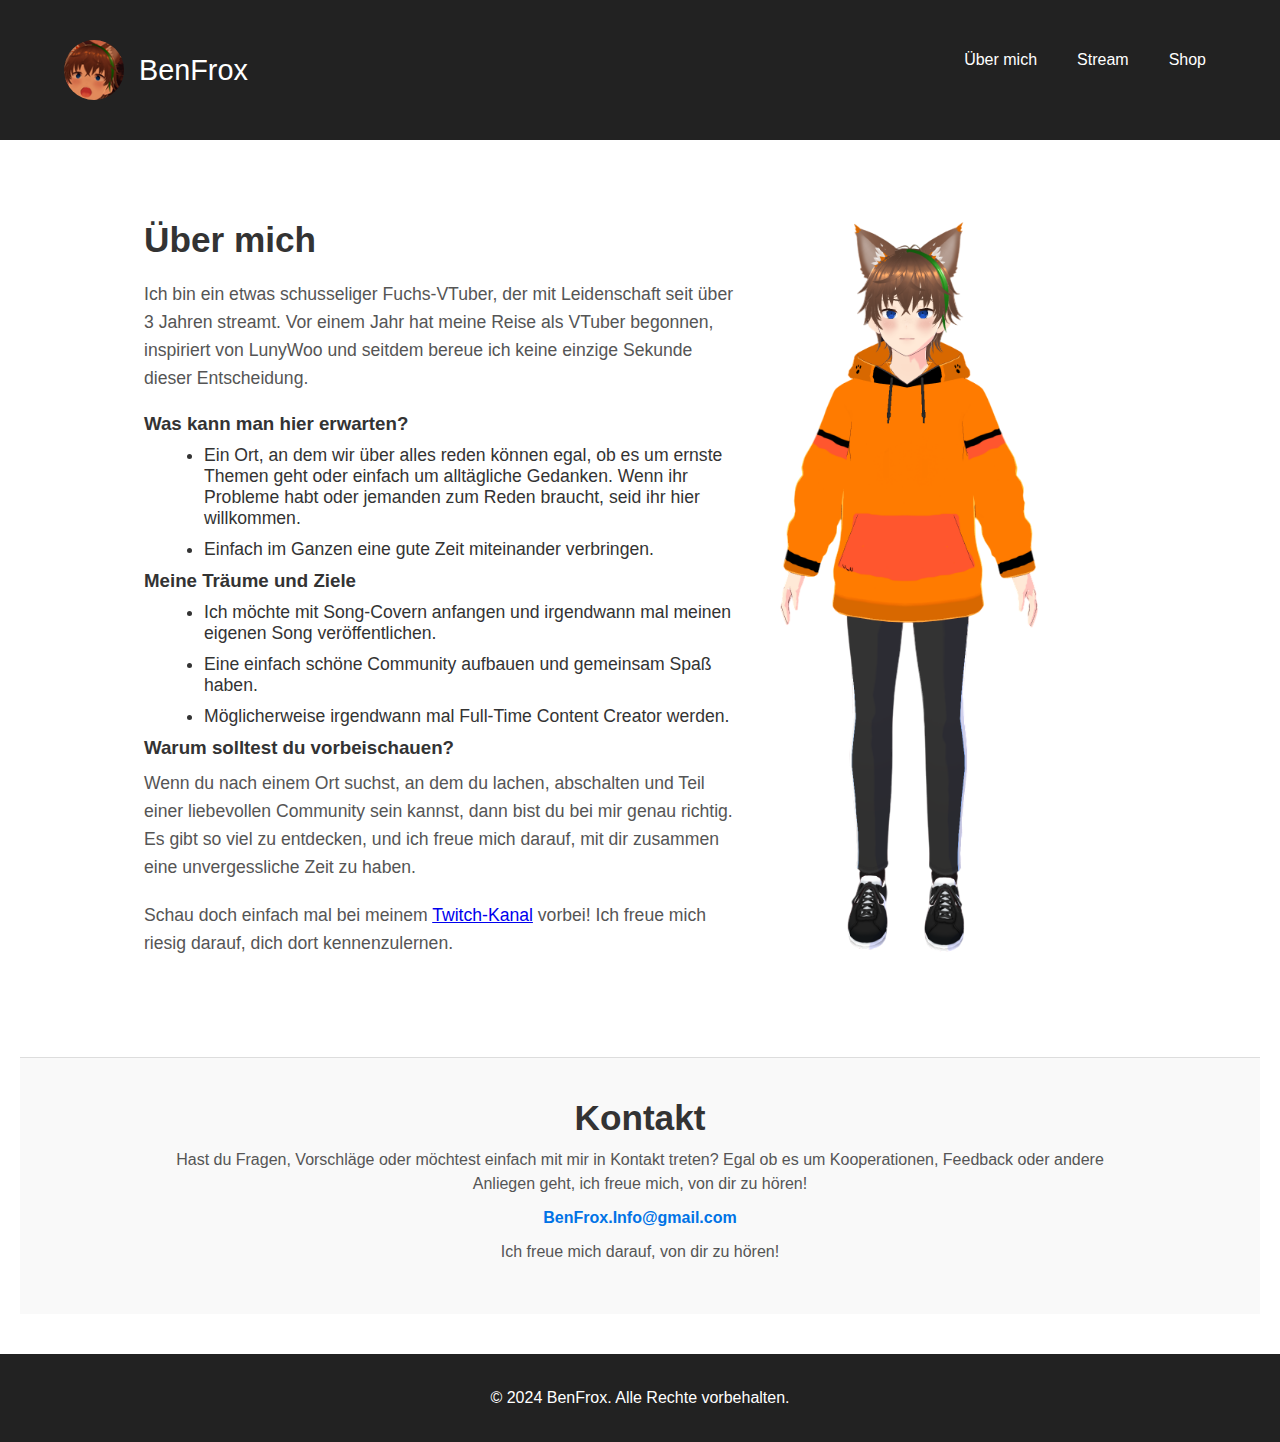
==== index.html @ 38b83e30 "BenFrox InternetSeite" ====
<!DOCTYPE html>
<html lang="de">
<head>
    <meta charset="UTF-8">
    <meta name="viewport" content="width=device-width, initial-scale=1.0">
    <title>Benfrox - Über mich</title>
    <link rel="stylesheet" href="styles.css">
</head>
<body>
    <div class="wrapper">
        <header>
            <div class="container">
                <div class="header-left">
                    <img src="Profilbild.png" alt="Profilbild von BenFrox" class="profile-pic">
                    <h1><a href="https://twitch.tv/Benfrox" target="_blank" class="name-link">BenFrox</a></h1>
                </div>
                <nav>
                    <ul>
                        <li><a href="index.html">Über mich</a></li>
                        <li><a href="stream.html">Stream</a></li>
                        <li><a href="shop.html">Shop</a></li>
                    </ul>
                </nav>
            </div>
        </header>

        <main>
            <section class="section">
                <div class="container flex-container">
                    <div class="text-content">
                        <h2>Über mich</h2>
                        <p>Ich bin ein etwas schusseliger Fuchs-VTuber, der mit Leidenschaft seit über 3 Jahren streamt. Vor einem Jahr hat meine Reise als VTuber begonnen, inspiriert von LunyWoo und seitdem bereue ich keine einzige Sekunde dieser Entscheidung.</p>
                        
                        <h3>Was kann man hier erwarten?</h3>
                        <ul>
                            <li>Ein Ort, an dem wir über alles reden können egal, ob es um ernste Themen geht oder einfach um alltägliche Gedanken. Wenn ihr Probleme habt oder jemanden zum Reden braucht, seid ihr hier willkommen.</li>
                            <li>Einfach im Ganzen eine gute Zeit miteinander verbringen.</li>
                        </ul>
                        
                        <h3>Meine Träume und Ziele</h3>
                        <ul>
                            <li>Ich möchte mit Song-Covern anfangen und irgendwann mal meinen eigenen Song veröffentlichen.</li>
                            <li>Eine einfach schöne Community aufbauen und gemeinsam Spaß haben.</li>
                            <li>Möglicherweise irgendwann mal Full-Time Content Creator werden.</li>
                        </ul>
                        
                        <h3>Warum solltest du vorbeischauen?</h3>
                        <p>Wenn du nach einem Ort suchst, an dem du lachen, abschalten und Teil einer liebevollen Community sein kannst, dann bist du bei mir genau richtig. Es gibt so viel zu entdecken, und ich freue mich darauf, mit dir zusammen eine unvergessliche Zeit zu haben.</p>
                        <p>Schau doch einfach mal bei meinem <a href="https://twitch.tv/Benfrox" target="_blank">Twitch-Kanal</a> vorbei! Ich freue mich riesig darauf, dich dort kennenzulernen.</p>
                    </div>
                    <div class="image-content">
                        <img src="BenFroxModel.png" alt="BenFrox VTuber Model" class="vtuber-model">
                    </div>
                </div>
            </section>

            <section class="contact">
                <div class="container">
                    <h2>Kontakt</h2>
                    <p>Hast du Fragen, Vorschläge oder möchtest einfach mit mir in Kontakt treten? Egal ob es um Kooperationen, Feedback oder andere Anliegen geht, ich freue mich, von dir zu hören!</p>
                    <p><a href="mailto:BenFrox.Info@gmail.com" class="email-link">BenFrox.Info@gmail.com</a></p>
                    <p>Ich freue mich darauf, von dir zu hören!</p>
                </div>
            </section>
        </main>


        <footer>
            <div class="container">
                <p>&copy; 2024 BenFrox. Alle Rechte vorbehalten.</p>
            </div>
        </footer>
    </div>
</body>
</html>
---- styles.css ----
body {
    font-family: 'Arial', sans-serif;
    margin: 0;
    padding: 0;
    background-color: #f4f4f4;
    color: #333;
}

.wrapper {
    display: flex;
    flex-direction: column;
    min-height: 100vh;
}

header {
    background-color: #222;
    color: white;
    padding: 20px 0;
}

header .container {
    display: flex;
    justify-content: space-between;
    align-items: center;
    width: 90%;
    margin: 0 auto;
}

header .header-left {
    display: flex;
    align-items: center;
}

header .profile-pic {
    width: 60px;
    height: 60px;
    border-radius: 50%;
    margin-right: 15px;
}

header h1 {
    font-size: 1.8rem;
    margin: 0;
}

.name-link {
    text-decoration: none;
    color: white; 
    font-weight: normal;
    font-size: 1.8rem;
}

.name-link:hover {
    color: #ccc; 
}

nav ul {
    list-style-type: none;
    display: flex;
    gap: 20px;
}

nav a {
    text-decoration: none;
    color: white;
    font-size: 1rem;
    padding: 5px 10px;
    border-radius: 5px;
    transition: background-color 0.3s;
}

nav a:hover {
    background-color: #444;
}

main {
    padding: 40px 20px;
    flex-grow: 1;
    background-color: #fff;
}

section h2 {
    font-size: 2.2rem;
    margin-bottom: 20px;
    color: #333;
}

section p {
    font-size: 1.1rem;
    line-height: 1.6;
    margin-bottom: 20px;
    color: #555;
}

section ul {
    list-style-type: disc;
    margin-left: 20px;
    font-size: 1.1rem;
}

section ul li {
    margin-bottom: 10px;
}

footer {
    background-color: #222;
    color: white;
    padding: 15px;
    text-align: center;
}

footer p {
    margin: 0;
    font-size: 1rem;
}

.container {
    width: 80%;
    margin: 0 auto;
}

@media (max-width: 768px) {
    header .container {
        flex-direction: column;
        align-items: flex-start;
    }

    nav ul {
        flex-direction: column;
        align-items: flex-start;
    }

    section h2 {
        font-size: 1.8rem;
    }

    section p {
        font-size: 1rem;
    }
}

.flex-container {
    display: flex;
    align-items: flex-start;
    gap: 20px; 
}

.text-content {
    flex: 1; 
    max-width: 60%;
}

.image-content {
    flex: 0 0 auto; 
    max-width: 40%;
}

.vtuber-model {
    width: 100%; 
    max-width: 300px; 
    height: auto; 
}

.profile-pic {
    width: 50px;
    height: 50px;
    border-radius: 50%;
}

.container {
    max-width: 1200px;
    margin: 0 auto;
    padding: 20px;
}

.section {
    padding: 20px 0;
}

h1, h2, h3, p, ul, li {
    margin: 0 0 10px 0;
}
.contact {
    margin-top: 40px;
    padding: 20px 0;
    background-color: #f9f9f9; 
    border-top: 1px solid #ddd;
    text-align: center; 
}

.contact h2 {
    margin-bottom: 10px;
    color: #333;
}

.contact p {
    margin-bottom: 10px;
    font-size: 16px;
    line-height: 1.5;
}

.email-link {
    font-weight: bold;
    color: #0073e6; 
    text-decoration: none;
}

.email-link:hover {
    text-decoration: underline; 
}



.wrapper {
    font-family: Arial, sans-serif;
    margin: 0;
    padding: 0;
}

.stream-section {
    margin-top: 20px;
    padding: 20px 0;
    background-color: #f9f9f9;
}

.stream-container {
    display: flex;
    justify-content: space-between;
    gap: 20px;
    flex-wrap: wrap;
}

.stream iframe {
    width: 650px; 
    height: 550px;
}

.chat iframe {
    width: 200px; 
    height: 550px;
}

@media (max-width: 768px) {
    .stream-container {
        flex-direction: column;
        align-items: center;
    }

    .stream iframe,
    .chat iframe {
        width: 90%; 
        height: 300px;
    }
}
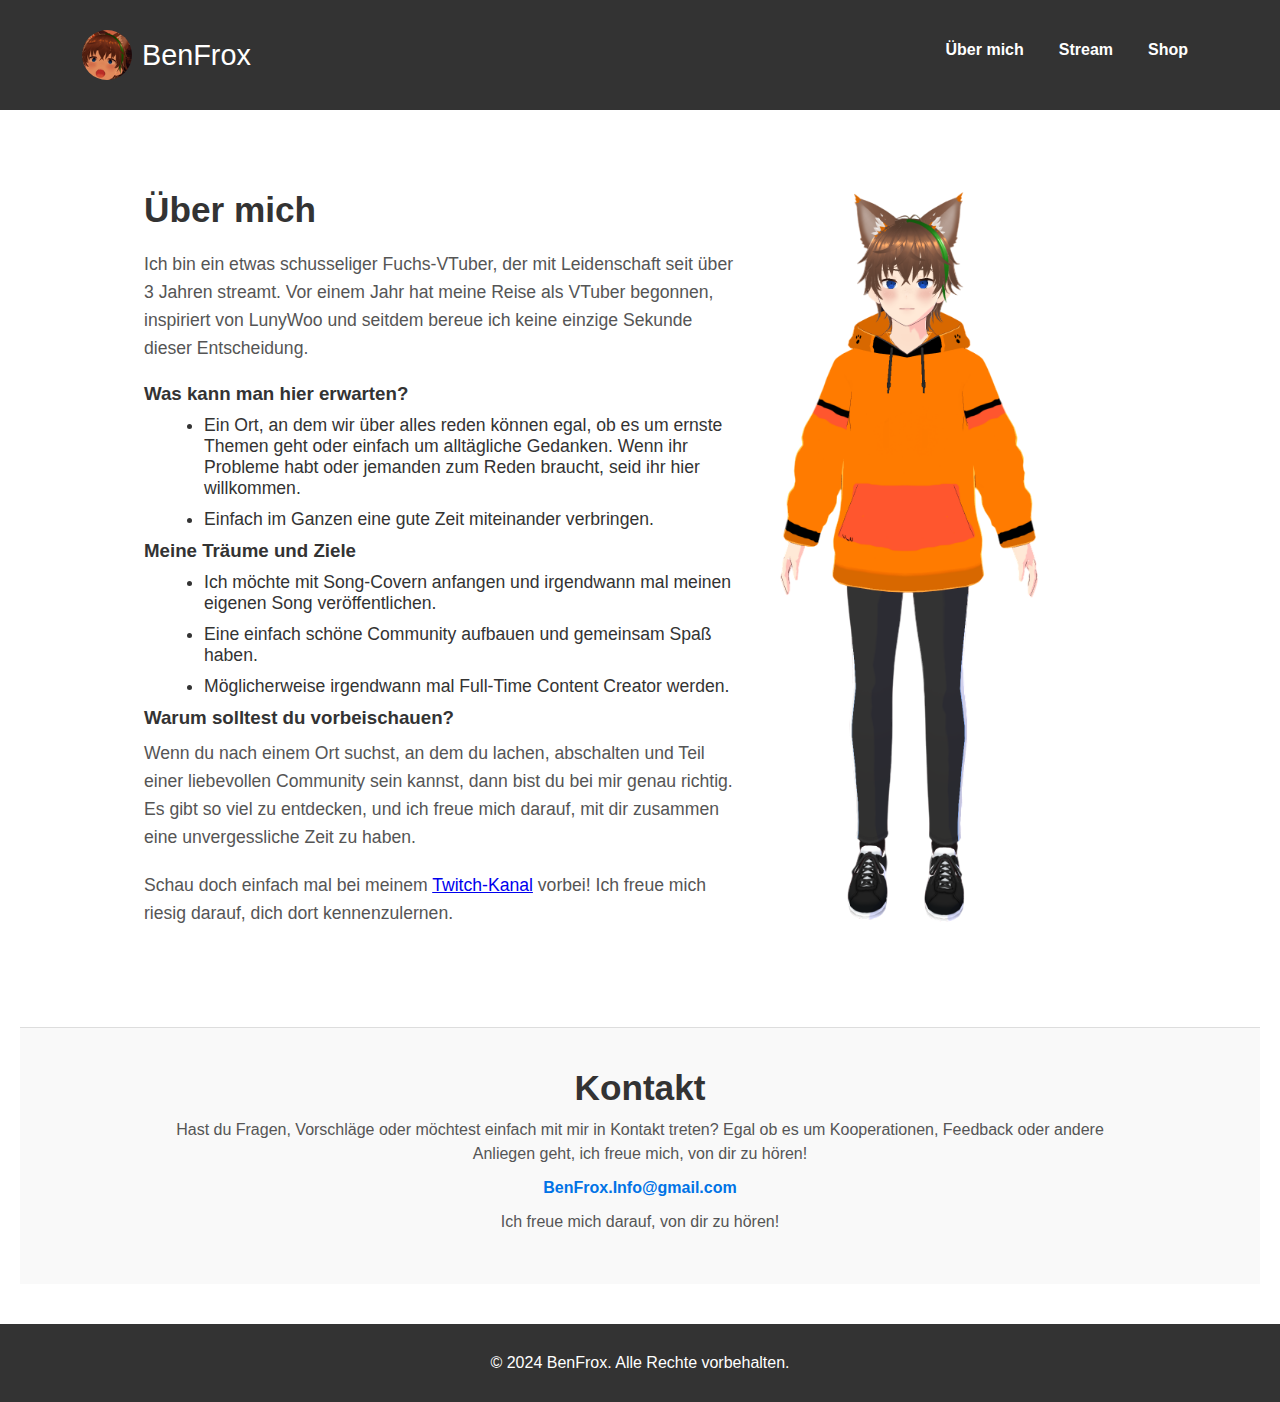
==== commit 4e1ca1ef: "BenFrox InternetSeite Version2" ====
--- a/index.html
+++ b/index.html
@@ -4,6 +4,7 @@
     <meta charset="UTF-8">
     <meta name="viewport" content="width=device-width, initial-scale=1.0">
     <title>Benfrox - Über mich</title>
+    <link rel="icon" type="image/png" href="Profilbild.png">
     <link rel="stylesheet" href="styles.css">
 </head>
 <body>
--- a/styles.css
+++ b/styles.css
@@ -253,3 +253,128 @@
         height: 300px;
     }
 }
+
+.twitch-player {
+    margin: 0 auto;
+    display: flex;
+    justify-content: center;
+    align-items: center;
+    padding: 20px;
+}
+
+/* Allgemeine Stile */
+body {
+    font-family: Arial, sans-serif;
+    margin: 0;
+    padding: 0;
+    background-color: #f9f9f9;
+    color: #333;
+}
+
+.wrapper {
+    display: flex;
+    flex-direction: column;
+    min-height: 100vh;
+}
+
+header {
+    background-color: #333;
+    color: #fff;
+    padding: 10px 20px;
+}
+
+header .container {
+    display: flex;
+    justify-content: space-between;
+    align-items: center;
+}
+
+header .header-left {
+    display: flex;
+    align-items: center;
+}
+
+header .header-left img {
+    width: 50px;
+    height: 50px;
+    border-radius: 50%;
+    margin-right: 10px;
+}
+
+header h1 a {
+    color: #fff;
+    text-decoration: none;
+}
+
+header nav ul {
+    list-style: none;
+    margin: 0;
+    padding: 0;
+    display: flex;
+    gap: 15px;
+}
+
+header nav ul li a {
+    color: #fff;
+    text-decoration: none;
+    font-weight: bold;
+}
+
+header nav ul li a:hover {
+    text-decoration: underline;
+}
+
+/* Stream- und Social-Media-Container */
+.stream-section {
+    display: flex;
+    justify-content: space-between;
+    gap: 20px;
+    padding: 20px;
+}
+
+.stream-container {
+    flex: 3;
+}
+
+.social-links {
+    flex: 1;
+    background-color: #f4f4f4;
+    padding: 20px;
+    border-radius: 10px;
+    box-shadow: 0 2px 5px rgba(0, 0, 0, 0.1);
+}
+
+.social-links h2 {
+    font-size: 1.5rem;
+    margin-bottom: 15px;
+    text-align: center;
+}
+
+.social-links ul {
+    list-style: none;
+    padding: 0;
+}
+
+.social-links ul li {
+    margin-bottom: 10px;
+    text-align: center;
+}
+
+.social-links ul li a {
+    text-decoration: none;
+    color: #333;
+    font-weight: bold;
+}
+
+.social-links ul li a:hover {
+    color: #0073e6;
+}
+
+/* Footer */
+footer {
+    background-color: #333;
+    color: #fff;
+    text-align: center;
+    padding: 10px;
+}
+
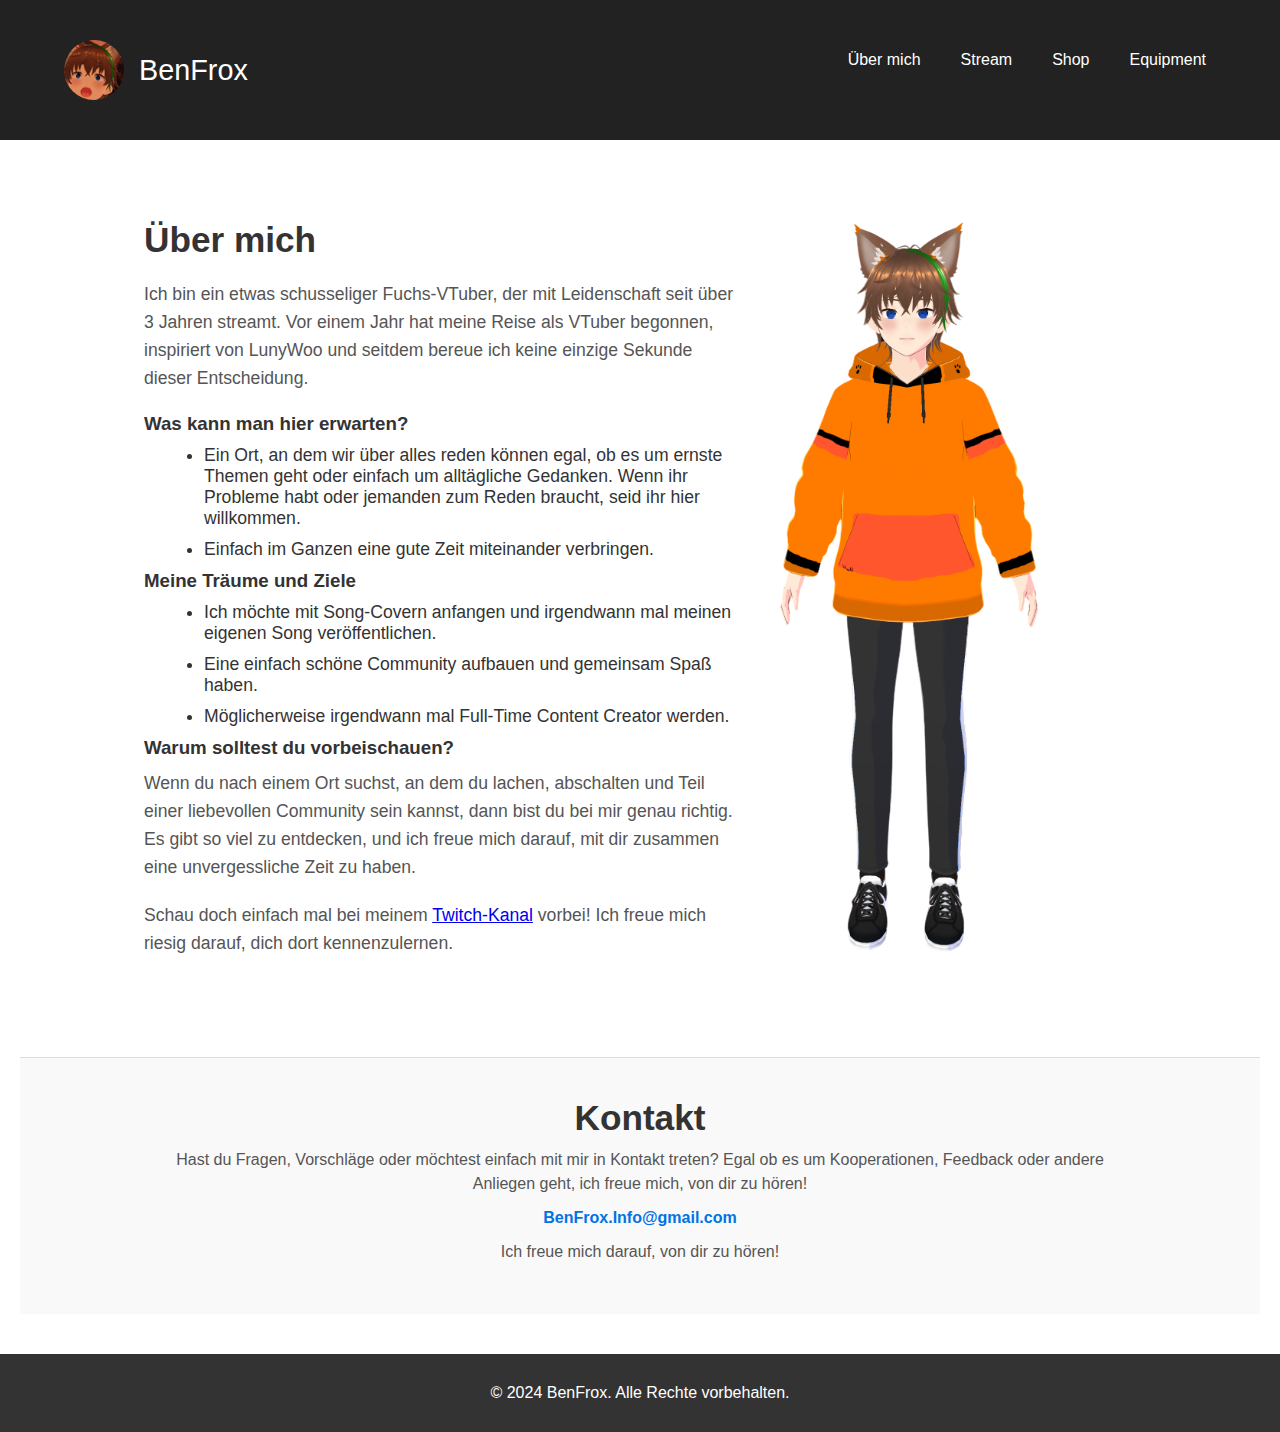
==== commit 8cfbeb40: "BenFrox Internetseite Version5" ====
--- a/index.html
+++ b/index.html
@@ -20,6 +20,7 @@
                         <li><a href="index.html">Über mich</a></li>
                         <li><a href="stream.html">Stream</a></li>
                         <li><a href="shop.html">Shop</a></li>
+                        <li><a href="equipment.html">Equipment</a></li>
                     </ul>
                 </nav>
             </div>
--- a/styles.css
+++ b/styles.css
@@ -236,22 +236,12 @@
     height: 550px;
 }
 
-.chat iframe {
-    width: 200px; 
-    height: 550px;
-}
-
 @media (max-width: 768px) {
     .stream-container {
         flex-direction: column;
         align-items: center;
     }
 
-    .stream iframe,
-    .chat iframe {
-        width: 90%; 
-        height: 300px;
-    }
 }
 
 .twitch-player {
@@ -262,78 +252,23 @@
     padding: 20px;
 }
 
-/* Allgemeine Stile */
-body {
-    font-family: Arial, sans-serif;
-    margin: 0;
-    padding: 0;
-    background-color: #f9f9f9;
-    color: #333;
-}
-
-.wrapper {
-    display: flex;
-    flex-direction: column;
-    min-height: 100vh;
-}
-
-header {
-    background-color: #333;
-    color: #fff;
-    padding: 10px 20px;
-}
-
-header .container {
-    display: flex;
-    justify-content: space-between;
-    align-items: center;
-}
-
-header .header-left {
-    display: flex;
-    align-items: center;
-}
-
-header .header-left img {
-    width: 50px;
-    height: 50px;
-    border-radius: 50%;
-    margin-right: 10px;
-}
-
-header h1 a {
-    color: #fff;
-    text-decoration: none;
-}
-
-header nav ul {
-    list-style: none;
-    margin: 0;
-    padding: 0;
-    display: flex;
-    gap: 15px;
-}
-
-header nav ul li a {
-    color: #fff;
-    text-decoration: none;
-    font-weight: bold;
-}
-
-header nav ul li a:hover {
-    text-decoration: underline;
-}
-
-/* Stream- und Social-Media-Container */
 .stream-section {
     display: flex;
+    flex-direction: row;
     justify-content: space-between;
     gap: 20px;
     padding: 20px;
 }
 
 .stream-container {
-    flex: 3;
+    flex: 5;
+    height: 480px;
+    max-width: 100%;
+}
+
+#SamplePlayerDivID {
+    width: 100%;
+    height: 100%;
 }
 
 .social-links {
@@ -370,7 +305,7 @@
     color: #0073e6;
 }
 
-/* Footer */
+
 footer {
     background-color: #333;
     color: #fff;
@@ -378,3 +313,41 @@
     padding: 10px;
 }
 
+.equipment-section {
+    padding: 20px;
+    background-color: #f9f9f9;
+}
+
+.equipment-section h2 {
+    text-align: center;
+    margin-bottom: 20px;
+    font-size: 2rem;
+    color: #333;
+}
+
+.equipment-section p {
+    text-align: center;
+    font-size: 1.2rem;
+    color: #555;
+    margin-bottom: 30px;
+}
+
+.equipment-section h3 {
+    margin-top: 20px;
+    color: #444;
+}
+
+.equipment-section ul {
+    list-style-type: none;
+    padding: 0;
+}
+
+.equipment-section ul li {
+    margin-bottom: 10px;
+    font-size: 1rem;
+    color: #333;
+}
+
+.equipment-section ul li strong {
+    color: #0073e6;
+}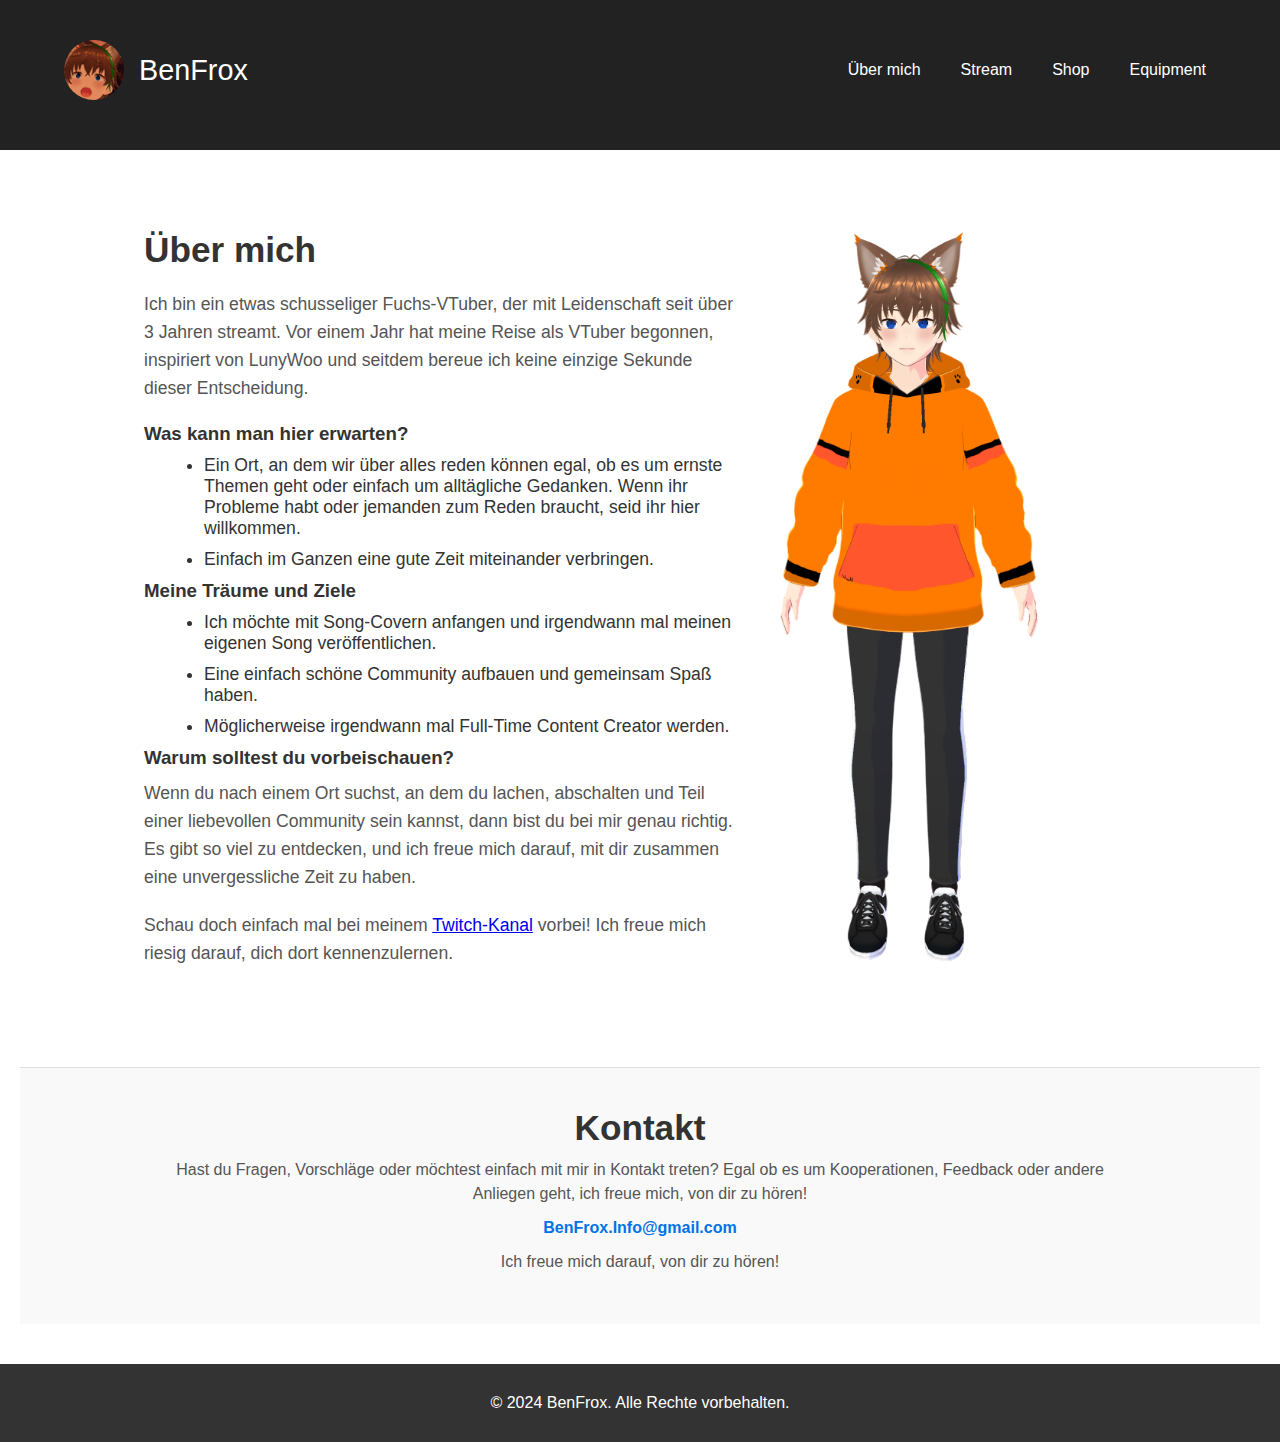
==== commit 793ed9f8: "BenFrox Internetseite Version6" ====
--- a/index.html
+++ b/index.html
@@ -2,7 +2,7 @@
 <html lang="de">
 <head>
     <meta charset="UTF-8">
-    <meta name="viewport" content="width=device-width, initial-scale=1.0">
+    <meta name="viewport" content="width=device-width, initial-scale=1, maximum-scale=1, user-scalable=no">
     <title>Benfrox - Über mich</title>
     <link rel="icon" type="image/png" href="Profilbild.png">
     <link rel="stylesheet" href="styles.css">
--- a/styles.css
+++ b/styles.css
@@ -350,4 +350,409 @@
 
 .equipment-section ul li strong {
     color: #0073e6;
-}+}
+
+
+
+/* Allgemeine Einstellungen */
+body {
+    font-family: 'Arial', sans-serif;
+    margin: 0;
+    padding: 0;
+    background-color: #f4f4f4;
+    color: #333;
+}
+
+.wrapper {
+    display: flex;
+    flex-direction: column;
+    min-height: 100vh;
+}
+
+/* Header */
+header {
+    background-color: #222;
+    color: white;
+    padding: 20px 0;
+}
+
+header .container {
+    display: flex;
+    justify-content: space-between;
+    align-items: center;
+    width: 90%;
+    margin: 0 auto;
+    flex-wrap: wrap; /* Ermöglicht Umbruch bei kleinen Bildschirmen */
+}
+
+header .header-left {
+    display: flex;
+    align-items: center;
+    margin-bottom: 10px;
+}
+
+header .profile-pic {
+    width: 60px;
+    height: 60px;
+    border-radius: 50%;
+    margin-right: 15px;
+}
+
+header h1 {
+    font-size: 1.8rem;
+    margin: 0;
+}
+
+.name-link {
+    text-decoration: none;
+    color: white;
+    font-weight: normal;
+}
+
+.name-link:hover {
+    color: #ccc;
+}
+
+nav ul {
+    list-style-type: none;
+    display: flex;
+    gap: 20px;
+    margin: 0;
+    padding: 0;
+    flex-wrap: wrap; /* Ermöglicht Umbruch bei kleineren Geräten */
+}
+
+nav a {
+    text-decoration: none;
+    color: white;
+    font-size: 1rem;
+    padding: 5px 10px;
+    border-radius: 5px;
+    transition: background-color 0.3s;
+}
+
+nav a:hover {
+    background-color: #444;
+}
+
+/* Hauptinhalt */
+main {
+    padding: 40px 20px;
+    flex-grow: 1;
+    background-color: #fff;
+}
+
+/* Stream und Social Links */
+.stream-container {
+    display: flex;
+    gap: 20px;
+    flex-wrap: wrap; /* Macht es responsiv */
+}
+
+.stream iframe {
+    width: 100%; /* Passt sich an die Containergröße an */
+    max-width: 650px;
+    height: 400px;
+}
+
+.social-links {
+    background-color: #f4f4f4;
+    padding: 20px;
+    border-radius: 10px;
+    box-shadow: 0 2px 5px rgba(0, 0, 0, 0.1);
+    text-align: center;
+}
+
+.social-links h2 {
+    font-size: 1.5rem;
+    margin-bottom: 15px;
+}
+
+.social-links ul {
+    list-style: none;
+    padding: 0;
+    margin: 0;
+}
+
+.social-links ul li {
+    margin-bottom: 10px;
+}
+
+.social-links ul li a {
+    text-decoration: none;
+    color: #333;
+    font-weight: bold;
+}
+
+.social-links ul li a:hover {
+    color: #0073e6;
+}
+
+/* Footer */
+footer {
+    background-color: #333;
+    color: #fff;
+    text-align: center;
+    padding: 10px;
+}
+
+/* Equipment Section */
+.equipment-section {
+    padding: 20px;
+    background-color: #f9f9f9;
+}
+
+.equipment-section h2 {
+    text-align: center;
+    font-size: 2rem;
+    color: #333;
+}
+
+.equipment-section ul {
+    list-style: none;
+    padding: 0;
+    margin: 0 auto;
+    max-width: 600px;
+}
+
+.equipment-section ul li {
+    margin-bottom: 10px;
+    font-size: 1rem;
+}
+
+/* Media Queries */
+@media (max-width: 768px) {
+    header .container {
+        flex-direction: column;
+        align-items: flex-start;
+    }
+
+    nav ul {
+        flex-direction: column;
+        align-items: flex-start;
+    }
+
+    .stream-container {
+        flex-direction: column;
+    }
+
+    .stream iframe {
+        height: 300px;
+    }
+
+    .social-links {
+        margin-top: 20px;
+    }
+
+    .equipment-section ul li {
+        font-size: 0.9rem;
+    }
+}
+
+@media (max-width: 480px) {
+    header .profile-pic {
+        width: 50px;
+        height: 50px;
+    }
+
+    header h1 {
+        font-size: 1.5rem;
+    }
+
+    nav ul {
+        align-items: center;
+    }
+
+    nav a {
+        font-size: 0.9rem;
+        padding: 3px 8px;
+    }
+
+    .equipment-section h2 {
+        font-size: 1.5rem;
+    }
+
+    .equipment-section ul li {
+        font-size: 0.8rem;
+    }
+}
+
+.equipment-section {
+    padding: 20px;
+    background-color: #f9f9f9;
+}
+
+.equipment-section h2 {
+    text-align: center;
+    font-size: 2rem;
+    margin-bottom: 20px;
+    color: #333;
+}
+
+.equipment-section h3 {
+    margin: 20px 0 10px; /* Abstand über und unter den Kategorien */
+    text-align: left; /* Links ausgerichtet */
+    color: #444;
+}
+
+.equipment-section ul {
+    list-style: none;
+    padding: 0;
+    margin: 0 0 20px 20px; /* Abstand links für Einrückung */
+    font-size: 1rem;
+    color: #333;
+}
+
+.equipment-section ul li {
+    margin-bottom: 10px;
+}
+
+.equipment-section ul li strong {
+    color: #0073e6; /* Markiere wichtige Teile */
+}
+
+body {
+    font-family: 'Arial', sans-serif;
+    margin: 0;
+    padding: 0;
+    background-color: #f4f4f4;
+    color: #333;
+}
+
+.wrapper {
+    display: flex;
+    flex-direction: column;
+    min-height: 100vh;
+}
+
+header {
+    background-color: #222;
+    color: white;
+    padding: 20px 0;
+}
+
+header .container {
+    display: flex;
+    justify-content: space-between;
+    align-items: center;
+    width: 90%;
+    margin: 0 auto;
+}
+
+header .header-left {
+    display: flex;
+    align-items: center;
+}
+
+header .profile-pic {
+    width: 60px;
+    height: 60px;
+    border-radius: 50%;
+    margin-right: 15px;
+}
+
+header h1 {
+    font-size: 1.8rem;
+    margin: 0;
+}
+
+nav ul {
+    list-style-type: none;
+    display: flex;
+    gap: 20px;
+}
+
+nav a {
+    text-decoration: none;
+    color: white;
+    font-size: 1rem;
+    padding: 5px 10px;
+    border-radius: 5px;
+    transition: background-color 0.3s;
+}
+
+nav a:hover {
+    background-color: #444;
+}
+
+main {
+    padding: 40px 20px;
+    flex-grow: 1;
+    background-color: #fff;
+}
+
+.section {
+    padding: 20px 0;
+}
+
+.stream-container {
+    display: flex;
+    justify-content: space-between;
+    gap: 20px;
+    flex-wrap: wrap;
+}
+
+.stream iframe {
+    width: 100%; /* Vollständige Breite auf schmalen Geräten */
+    height: 315px; /* Reduzierte Höhe für Mobilgeräte */
+}
+
+.social-links {
+    flex: 1;
+    background-color: #f4f4f4;
+    padding: 20px;
+    border-radius: 10px;
+    box-shadow: 0 2px 5px rgba(0, 0, 0, 0.1);
+}
+
+.social-links h2 {
+    font-size: 1.5rem;
+    margin-bottom: 15px;
+    text-align: center;
+}
+
+.social-links ul {
+    list-style: none;
+    padding: 0;
+}
+
+.social-links ul li {
+    margin-bottom: 10px;
+    text-align: center;
+}
+
+.social-links ul li a {
+    text-decoration: none;
+    color: #333;
+    font-weight: bold;
+}
+
+.social-links ul li a:hover {
+    color: #0073e6;
+}
+
+/* Mobiles Layout */
+@media (max-width: 768px) {
+    header .container {
+        flex-direction: column;
+        align-items: flex-start;
+    }
+
+    nav ul {
+        flex-direction: column;
+        align-items: flex-start;
+    }
+
+    .stream-container {
+        flex-direction: column; /* Untereinander anordnen */
+    }
+
+    .stream iframe {
+        width: 100%; /* Passe Stream an die Bildschirmbreite an */
+        height: 240px; /* Kleinere Höhe */
+    }
+
+    .social-links {
+        margin-top: 20px; /* Abstand unter dem Stream */
+    }
+}
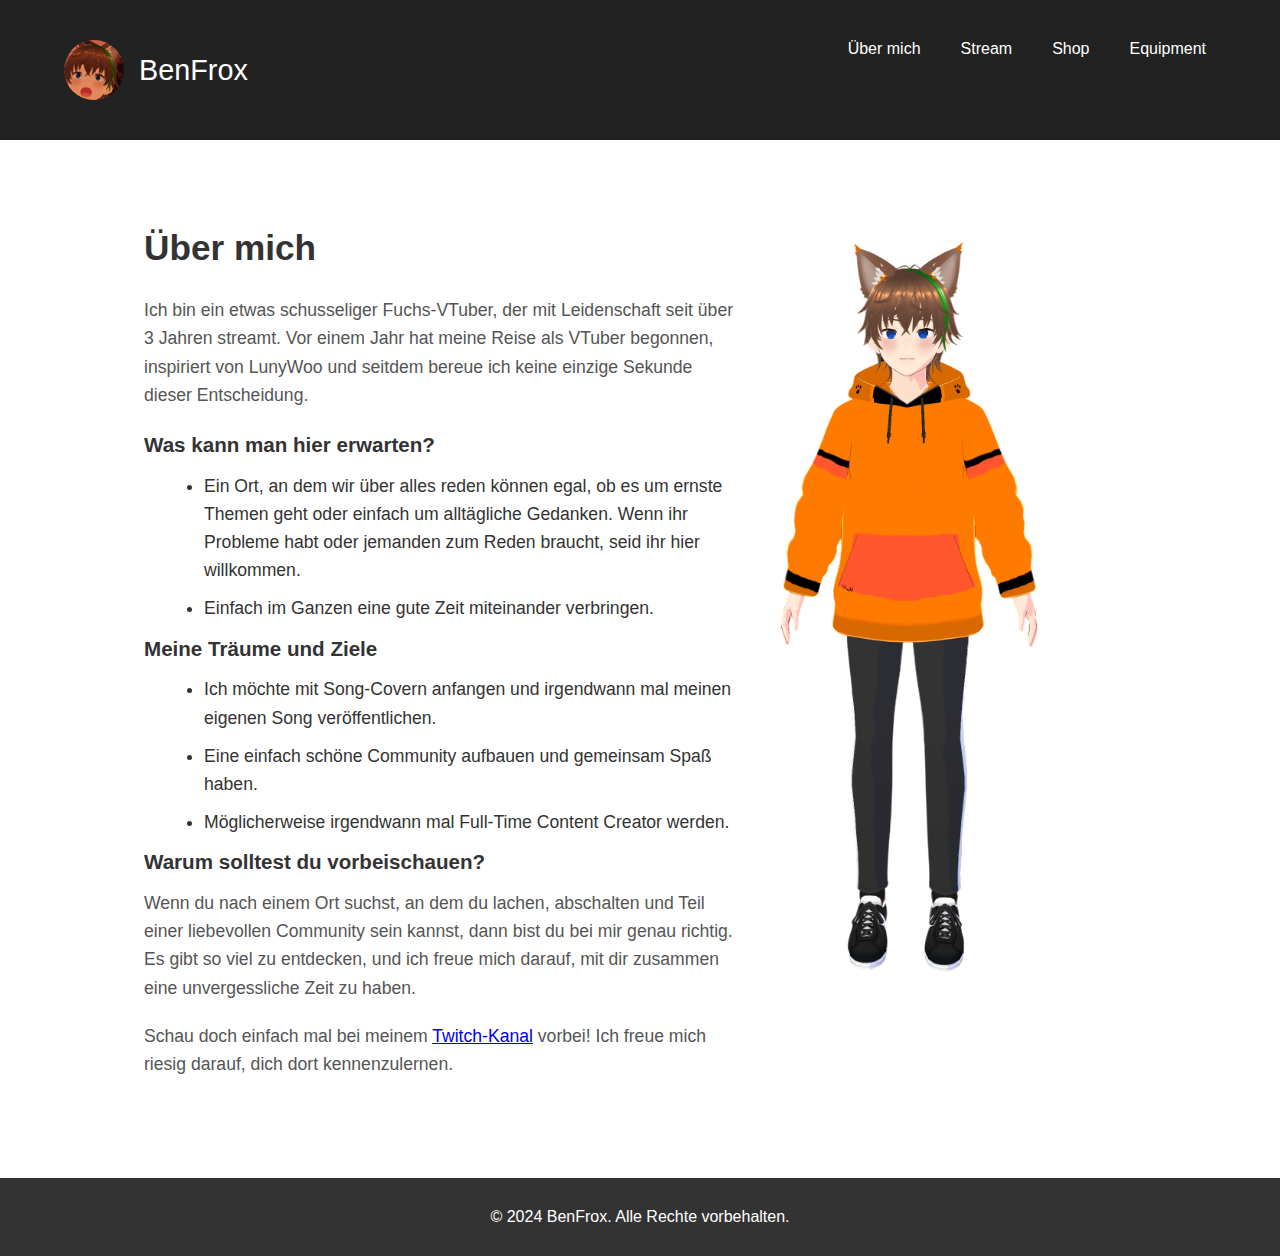
==== commit 94e221aa: "Equipent" ====
--- a/index.html
+++ b/index.html
@@ -55,15 +55,6 @@
                     </div>
                 </div>
             </section>
-
-            <section class="contact">
-                <div class="container">
-                    <h2>Kontakt</h2>
-                    <p>Hast du Fragen, Vorschläge oder möchtest einfach mit mir in Kontakt treten? Egal ob es um Kooperationen, Feedback oder andere Anliegen geht, ich freue mich, von dir zu hören!</p>
-                    <p><a href="mailto:BenFrox.Info@gmail.com" class="email-link">BenFrox.Info@gmail.com</a></p>
-                    <p>Ich freue mich darauf, von dir zu hören!</p>
-                </div>
-            </section>
         </main>
 
 
--- a/styles.css
+++ b/styles.css
@@ -1,4 +1,3 @@
-
 body {
     font-family: 'Arial', sans-serif;
     margin: 0;
@@ -181,6 +180,7 @@
 h1, h2, h3, p, ul, li {
     margin: 0 0 10px 0;
 }
+
 .contact {
     margin-top: 40px;
     padding: 20px 0;
@@ -210,14 +210,6 @@
     text-decoration: underline; 
 }
 
-
-
-.wrapper {
-    font-family: Arial, sans-serif;
-    margin: 0;
-    padding: 0;
-}
-
 .stream-section {
     margin-top: 20px;
     padding: 20px 0;
@@ -241,7 +233,6 @@
         flex-direction: column;
         align-items: center;
     }
-
 }
 
 .twitch-player {
@@ -305,7 +296,6 @@
     color: #0073e6;
 }
 
-
 footer {
     background-color: #333;
     color: #fff;
@@ -352,9 +342,23 @@
     color: #0073e6;
 }
 
-
-
-/* Allgemeine Einstellungen */
+/* Mobiles Layout */
+@media (max-width: 768px) {
+    .stream-section {
+        flex-direction: column; /* Untereinander anordnen */
+    }
+
+    .stream iframe {
+        width: 100%; /* Passe Stream an die Bildschirmbreite an */
+        height: 300px; /* Kleinere Höhe */
+    }
+
+    .social-links {
+        margin-top: 20px; /* Abstand unter dem Stream */
+    }
+}
+
+/* Allgemeine Stile */
 body {
     font-family: 'Arial', sans-serif;
     margin: 0;
@@ -363,396 +367,115 @@
     color: #333;
 }
 
+/* Wrapper für den gesamten Inhalt */
 .wrapper {
     display: flex;
     flex-direction: column;
     min-height: 100vh;
 }
 
-/* Header */
-header {
-    background-color: #222;
-    color: white;
-    padding: 20px 0;
-}
-
+/* Container für Text und Bild auf der "Über mich"-Seite */
+.flex-container {
+    display: flex;
+    align-items: flex-start;
+    gap: 20px;
+    flex-wrap: wrap; /* Erlaubt Umbruch bei kleinerem Bildschirm */
+    padding: 20px;
+}
+
+.text-content {
+    flex: 1; /* Text nimmt den verfügbaren Platz ein */
+    max-width: 60%; /* Begrenzte Breite auf größeren Bildschirmen */
+    font-size: 1.1rem;
+    line-height: 1.6;
+}
+
+.image-content {
+    flex: 0 0 auto;
+    max-width: 40%;
+    text-align: center; /* Zentriere das Bild */
+}
+
+.vtuber-model {
+    width: 100%; /* Bild passt sich der Breite an */
+    max-width: 300px; /* Maximal 300px */
+    height: auto;
+    margin-top: 20px; /* Abstand über dem Bild */
+}
+
+/* Mobiles Layout */
+@media (max-width: 768px) {
+    .flex-container {
+        flex-direction: column; /* Elemente untereinander anordnen */
+        align-items: center; /* Zentriere Inhalte */
+        text-align: center; /* Text zentrieren */
+    }
+
+    .text-content {
+        max-width: 100%; /* Text über die gesamte Breite */
+    }
+
+    .image-content {
+        max-width: 100%; /* Bild passt sich der Bildschirmbreite an */
+    }
+}
+
+/* Styling für den Header auf allen Geräten */
 header .container {
     display: flex;
     justify-content: space-between;
-    align-items: center;
-    width: 90%;
-    margin: 0 auto;
-    flex-wrap: wrap; /* Ermöglicht Umbruch bei kleinen Bildschirmen */
-}
-
-header .header-left {
-    display: flex;
-    align-items: center;
-    margin-bottom: 10px;
-}
-
-header .profile-pic {
-    width: 60px;
-    height: 60px;
-    border-radius: 50%;
-    margin-right: 15px;
-}
-
-header h1 {
-    font-size: 1.8rem;
-    margin: 0;
-}
-
-.name-link {
-    text-decoration: none;
-    color: white;
-    font-weight: normal;
-}
-
-.name-link:hover {
-    color: #ccc;
-}
-
-nav ul {
-    list-style-type: none;
-    display: flex;
-    gap: 20px;
-    margin: 0;
-    padding: 0;
-    flex-wrap: wrap; /* Ermöglicht Umbruch bei kleineren Geräten */
-}
-
-nav a {
-    text-decoration: none;
-    color: white;
-    font-size: 1rem;
-    padding: 5px 10px;
-    border-radius: 5px;
-    transition: background-color 0.3s;
-}
-
-nav a:hover {
-    background-color: #444;
-}
-
-/* Hauptinhalt */
-main {
-    padding: 40px 20px;
-    flex-grow: 1;
-    background-color: #fff;
-}
-
-/* Stream und Social Links */
-.stream-container {
-    display: flex;
-    gap: 20px;
-    flex-wrap: wrap; /* Macht es responsiv */
-}
-
-.stream iframe {
-    width: 100%; /* Passt sich an die Containergröße an */
-    max-width: 650px;
-    height: 400px;
-}
-
-.social-links {
-    background-color: #f4f4f4;
-    padding: 20px;
-    border-radius: 10px;
-    box-shadow: 0 2px 5px rgba(0, 0, 0, 0.1);
-    text-align: center;
-}
-
-.social-links h2 {
-    font-size: 1.5rem;
-    margin-bottom: 15px;
-}
-
-.social-links ul {
-    list-style: none;
-    padding: 0;
-    margin: 0;
-}
-
-.social-links ul li {
-    margin-bottom: 10px;
-}
-
-.social-links ul li a {
-    text-decoration: none;
-    color: #333;
-    font-weight: bold;
-}
-
-.social-links ul li a:hover {
-    color: #0073e6;
-}
-
-/* Footer */
-footer {
-    background-color: #333;
-    color: #fff;
-    text-align: center;
-    padding: 10px;
-}
-
-/* Equipment Section */
-.equipment-section {
-    padding: 20px;
-    background-color: #f9f9f9;
-}
-
-.equipment-section h2 {
-    text-align: center;
-    font-size: 2rem;
-    color: #333;
-}
-
-.equipment-section ul {
-    list-style: none;
-    padding: 0;
-    margin: 0 auto;
-    max-width: 600px;
-}
-
-.equipment-section ul li {
-    margin-bottom: 10px;
-    font-size: 1rem;
-}
-
-/* Media Queries */
+    align-items: flex-start; /* Ausrichtung oben */
+}
+
+/* Styling für die Mobilansicht */
 @media (max-width: 768px) {
     header .container {
-        flex-direction: column;
-        align-items: flex-start;
+        flex-direction: column; /* Elemente untereinander anordnen */
+        align-items: flex-start; /* Linksbündig */
+    }
+
+    header .header-left {
+        display: flex;
+        flex-direction: row; /* Name und Bild nebeneinander */
+        align-items: center; /* Vertikale Zentrierung */
+        width: 100%; /* Maximale Breite nutzen */
+    }
+
+    header .profile-pic {
+        width: 50px; /* Kleinere Größe für Mobilgeräte */
+        height: 50px;
+        margin-right: 10px;
+    }
+
+    header h1 {
+        font-size: 1.2rem; /* Verkleinere den Namen */
+        margin-right: auto; /* Nimmt Platz bis zur Navigation */
     }
 
     nav ul {
-        flex-direction: column;
-        align-items: flex-start;
-    }
-
-    .stream-container {
-        flex-direction: column;
-    }
-
-    .stream iframe {
-        height: 300px;
-    }
-
-    .social-links {
-        margin-top: 20px;
-    }
-
-    .equipment-section ul li {
-        font-size: 0.9rem;
-    }
-}
-
-@media (max-width: 480px) {
-    header .profile-pic {
-        width: 50px;
-        height: 50px;
-    }
-
-    header h1 {
-        font-size: 1.5rem;
-    }
-
-    nav ul {
-        align-items: center;
+        display: flex;
+        flex-direction: column; /* Navigation untereinander */
+        width: 100%; /* Nutze die gesamte Breite */
+        margin-top: 10px; /* Abstand zum Namen */
+    }
+
+    nav ul li {
+        list-style: none;
+        margin-bottom: 5px; /* Abstand zwischen Links */
     }
 
     nav a {
-        font-size: 0.9rem;
-        padding: 3px 8px;
-    }
-
-    .equipment-section h2 {
-        font-size: 1.5rem;
-    }
-
-    .equipment-section ul li {
-        font-size: 0.8rem;
-    }
-}
-
-.equipment-section {
-    padding: 20px;
-    background-color: #f9f9f9;
-}
-
-.equipment-section h2 {
-    text-align: center;
-    font-size: 2rem;
-    margin-bottom: 20px;
-    color: #333;
-}
-
-.equipment-section h3 {
-    margin: 20px 0 10px; /* Abstand über und unter den Kategorien */
-    text-align: left; /* Links ausgerichtet */
-    color: #444;
-}
-
-.equipment-section ul {
-    list-style: none;
-    padding: 0;
-    margin: 0 0 20px 20px; /* Abstand links für Einrückung */
-    font-size: 1rem;
-    color: #333;
-}
-
-.equipment-section ul li {
-    margin-bottom: 10px;
-}
-
-.equipment-section ul li strong {
-    color: #0073e6; /* Markiere wichtige Teile */
-}
-
-body {
-    font-family: 'Arial', sans-serif;
-    margin: 0;
-    padding: 0;
-    background-color: #f4f4f4;
-    color: #333;
-}
-
-.wrapper {
-    display: flex;
-    flex-direction: column;
-    min-height: 100vh;
-}
-
-header {
-    background-color: #222;
-    color: white;
-    padding: 20px 0;
-}
-
-header .container {
-    display: flex;
-    justify-content: space-between;
-    align-items: center;
-    width: 90%;
-    margin: 0 auto;
-}
-
-header .header-left {
-    display: flex;
-    align-items: center;
-}
-
-header .profile-pic {
-    width: 60px;
-    height: 60px;
-    border-radius: 50%;
-    margin-right: 15px;
-}
-
-header h1 {
-    font-size: 1.8rem;
-    margin: 0;
-}
-
-nav ul {
-    list-style-type: none;
-    display: flex;
-    gap: 20px;
-}
-
-nav a {
-    text-decoration: none;
-    color: white;
-    font-size: 1rem;
-    padding: 5px 10px;
-    border-radius: 5px;
-    transition: background-color 0.3s;
-}
-
-nav a:hover {
-    background-color: #444;
-}
-
-main {
-    padding: 40px 20px;
-    flex-grow: 1;
-    background-color: #fff;
-}
-
-.section {
-    padding: 20px 0;
-}
-
-.stream-container {
-    display: flex;
-    justify-content: space-between;
-    gap: 20px;
-    flex-wrap: wrap;
-}
-
-.stream iframe {
-    width: 100%; /* Vollständige Breite auf schmalen Geräten */
-    height: 315px; /* Reduzierte Höhe für Mobilgeräte */
-}
-
-.social-links {
-    flex: 1;
-    background-color: #f4f4f4;
-    padding: 20px;
-    border-radius: 10px;
-    box-shadow: 0 2px 5px rgba(0, 0, 0, 0.1);
-}
-
-.social-links h2 {
-    font-size: 1.5rem;
-    margin-bottom: 15px;
-    text-align: center;
-}
-
-.social-links ul {
-    list-style: none;
-    padding: 0;
-}
-
-.social-links ul li {
-    margin-bottom: 10px;
-    text-align: center;
-}
-
-.social-links ul li a {
-    text-decoration: none;
-    color: #333;
-    font-weight: bold;
-}
-
-.social-links ul li a:hover {
-    color: #0073e6;
-}
-
-/* Mobiles Layout */
-@media (max-width: 768px) {
-    header .container {
-        flex-direction: column;
-        align-items: flex-start;
-    }
-
-    nav ul {
-        flex-direction: column;
-        align-items: flex-start;
-    }
-
-    .stream-container {
-        flex-direction: column; /* Untereinander anordnen */
-    }
-
-    .stream iframe {
-        width: 100%; /* Passe Stream an die Bildschirmbreite an */
-        height: 240px; /* Kleinere Höhe */
-    }
-
-    .social-links {
-        margin-top: 20px; /* Abstand unter dem Stream */
-    }
-}
+        text-decoration: none;
+        color: white;
+        font-size: 1rem;
+        padding: 10px 15px;
+        border-radius: 5px;
+        background-color: #222; /* Hintergrund für Links */
+        text-align: center; /* Zentrierte Links */
+        display: block; /* Volle Breite nutzen */
+    }
+
+    nav a:hover {
+        background-color: #444;
+    }
+}
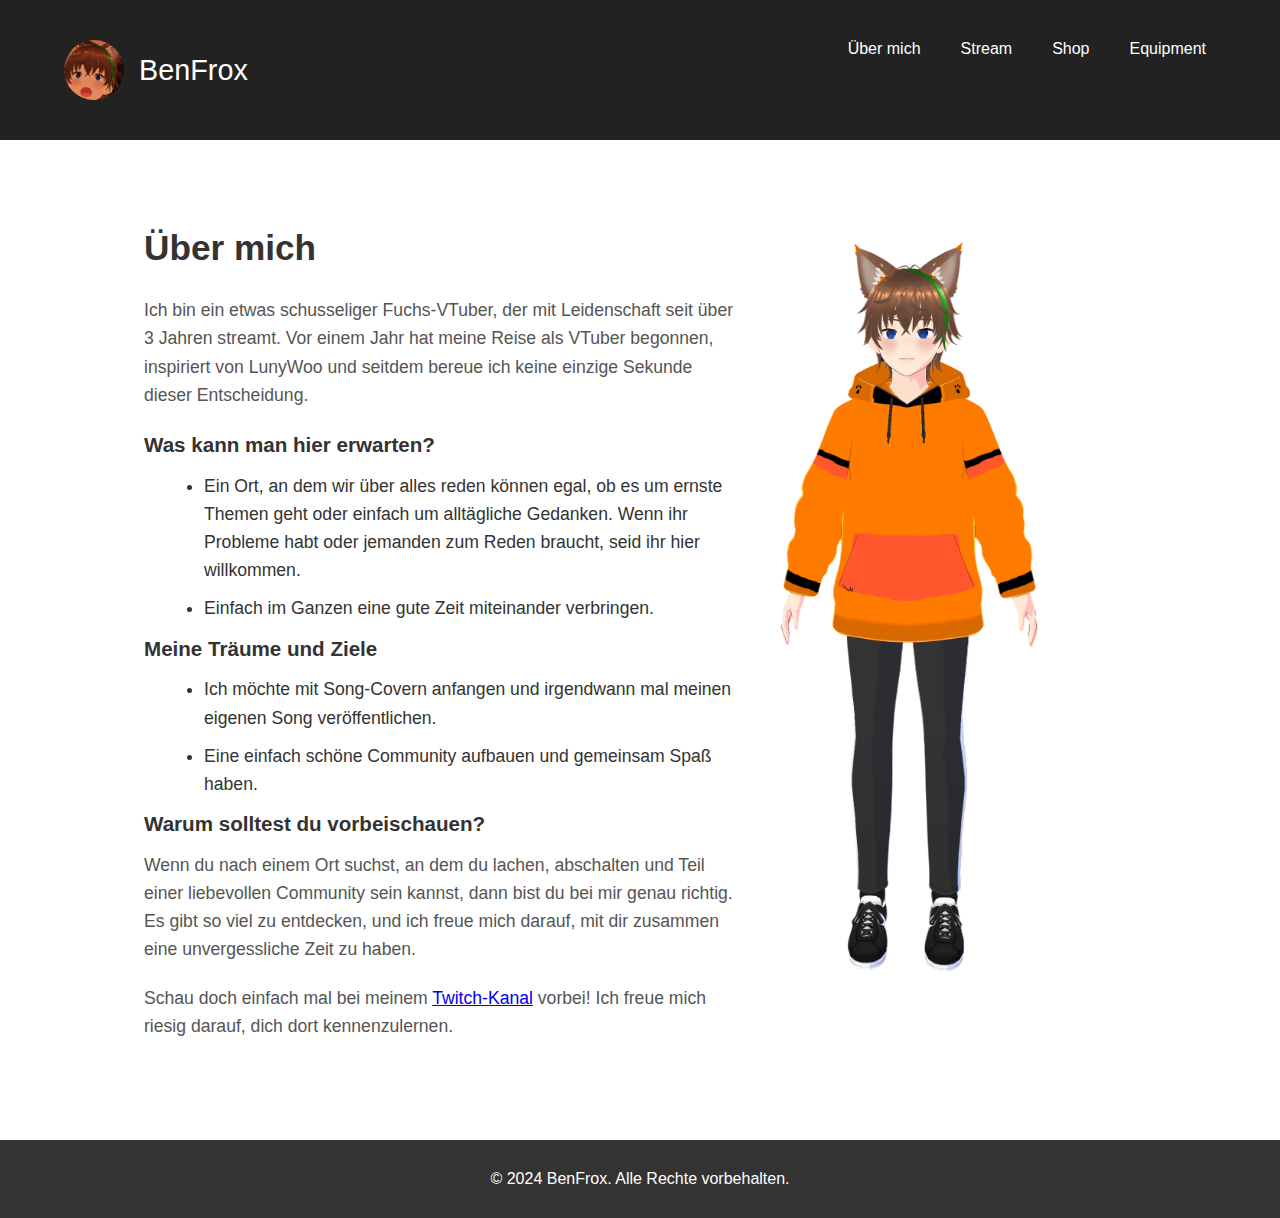
==== commit 11dd8b73: "index" ====
--- a/index.html
+++ b/index.html
@@ -43,7 +43,6 @@
                         <ul>
                             <li>Ich möchte mit Song-Covern anfangen und irgendwann mal meinen eigenen Song veröffentlichen.</li>
                             <li>Eine einfach schöne Community aufbauen und gemeinsam Spaß haben.</li>
-                            <li>Möglicherweise irgendwann mal Full-Time Content Creator werden.</li>
                         </ul>
                         
                         <h3>Warum solltest du vorbeischauen?</h3>
